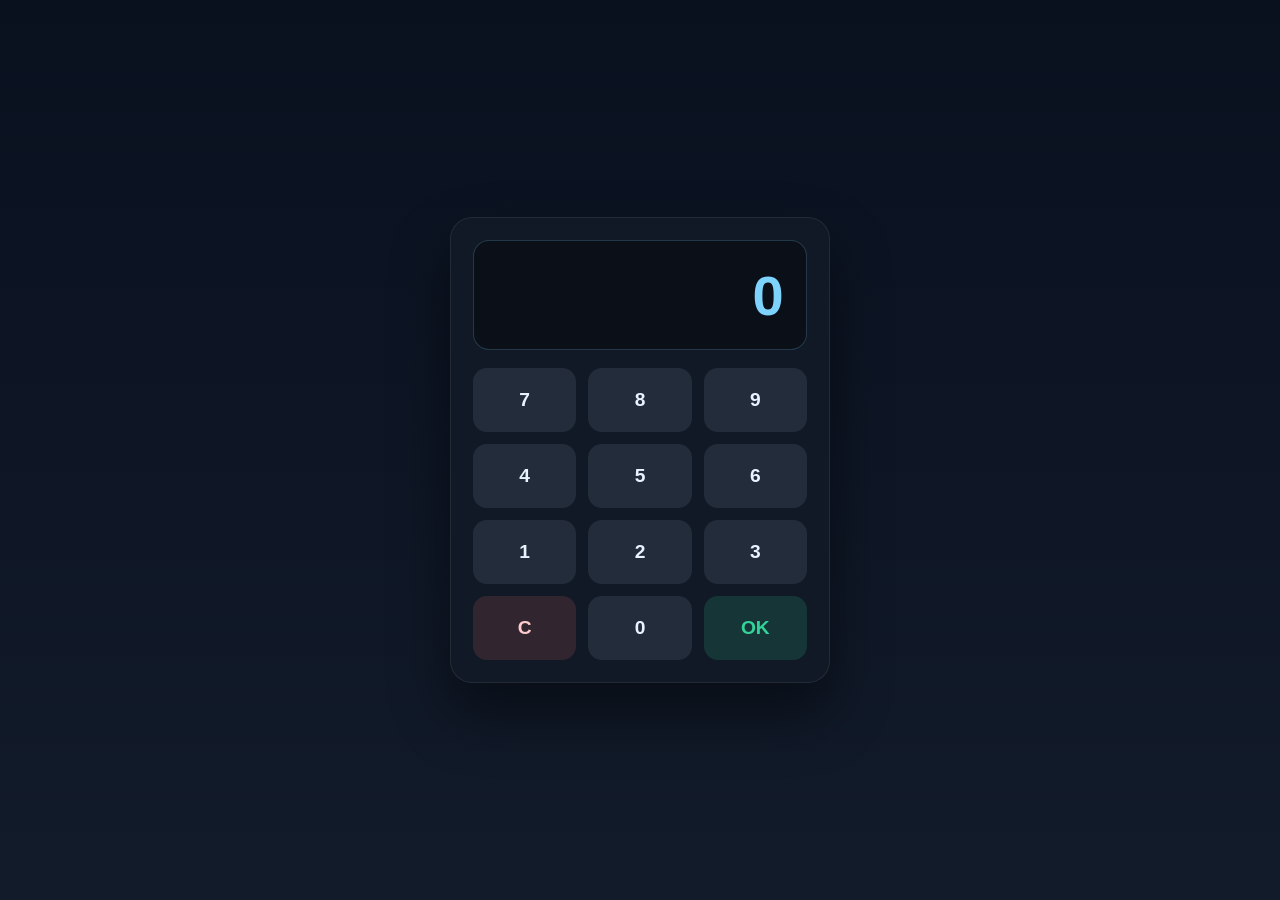
==== index.html @ ccc20f9c "Add calculator launcher and blank-tab iframe game shell with Venge.io plus CloverPit loading" ====
<!DOCTYPE html>
<html lang="en">
  <head>
    <meta charset="UTF-8" />
    <meta name="viewport" content="width=device-width, initial-scale=1.0" />
    <title>Calculator Launcher</title>
    <style>
      :root {
        --bg-1: #09111f;
        --bg-2: #121b2a;
        --panel: rgba(17, 26, 38, 0.9);
        --primary: #7dd3fc;
        --accent: #34d399;
        --text: #e7f3ff;
        --muted: #90a4c0;
      }

      * {
        box-sizing: border-box;
      }

      html, body {
        margin: 0;
        width: 100%;
        height: 100%;
        font-family: Arial, Helvetica, sans-serif;
        background: linear-gradient(180deg, var(--bg-1), var(--bg-2));
        color: var(--text);
        overflow: hidden;
      }

      body {
        display: grid;
        place-items: center;
      }

      #calculator {
        width: min(90vw, 380px);
        background: var(--panel);
        border: 1px solid rgba(255, 255, 255, 0.08);
        border-radius: 22px;
        box-shadow: 0 30px 60px rgba(0, 0, 0, 0.45);
        padding: 22px;
      }

      .display {
        width: 100%;
        height: 110px;
        border-radius: 16px;
        background: rgba(10, 15, 24, 0.9);
        border: 1px solid rgba(125, 211, 252, 0.22);
        margin-bottom: 18px;
        display: flex;
        align-items: center;
        justify-content: flex-end;
        padding: 0 18px;
        font-size: clamp(2.2rem, 6vw, 3.5rem);
        letter-spacing: 0.08em;
        font-weight: 700;
        color: var(--primary);
        overflow: hidden;
      }

      .keypad {
        display: grid;
        grid-template-columns: repeat(3, 1fr);
        gap: 12px;
      }

      button {
        border: none;
        border-radius: 14px;
        font-size: 1.2rem;
        font-weight: 700;
        height: 64px;
        cursor: pointer;
        color: var(--text);
        background: rgba(148, 163, 184, 0.14);
        transition: transform 0.12s ease, background 0.12s ease;
      }

      button:hover {
        background: rgba(125, 211, 252, 0.18);
      }

      button:active {
        transform: scale(0.98);
      }

      .action {
        background: rgba(52, 211, 153, 0.15);
        color: var(--accent);
      }

      .danger {
        background: rgba(248, 113, 113, 0.14);
        color: #fecaca;
      }

      #game-frame {
        position: fixed;
        inset: 0;
        width: 100vw;
        height: 100vh;
        border: 0;
        display: none;
        background: #000;
        z-index: 50;
      }

      @media (max-width: 420px) {
        #calculator {
          padding: 18px;
        }

        button {
          height: 58px;
        }
      }
    </style>
  </head>
  <body>
    <div id="calculator" aria-live="polite">
      <div id="display" class="display">0</div>
      <div class="keypad">
        <button type="button" data-digit="7">7</button>
        <button type="button" data-digit="8">8</button>
        <button type="button" data-digit="9">9</button>

        <button type="button" data-digit="4">4</button>
        <button type="button" data-digit="5">5</button>
        <button type="button" data-digit="6">6</button>

        <button type="button" data-digit="1">1</button>
        <button type="button" data-digit="2">2</button>
        <button type="button" data-digit="3">3</button>

        <button type="button" class="danger" data-action="clear">C</button>
        <button type="button" data-digit="0">0</button>
        <button type="button" class="action" data-action="enter">OK</button>
      </div>
    </div>

    <iframe id="game-frame" title="Game launcher" src="about:blank"></iframe>

    <script>
      const display = document.getElementById('display');
      const calculator = document.getElementById('calculator');
      const gameFrame = document.getElementById('game-frame');
      let input = '';

      const renderDisplay = () => {
        display.textContent = input || '0';
      };

      document.querySelectorAll('[data-digit]').forEach((button) => {
        button.addEventListener('click', () => {
          input += button.dataset.digit;
          if (input.length > 4) {
            input = input.slice(-4);
          }
          renderDisplay();

          if (input === '0000') {
            launchGame();
          }
        });
      });

      document.querySelector('[data-action="clear"]').addEventListener('click', () => {
        input = '';
        renderDisplay();
      });

      document.querySelector('[data-action="enter"]').addEventListener('click', () => {
        if (input === '0000') {
          launchGame();
        } else {
          input = '';
          renderDisplay();
        }
      });

      function launchGame() {
        calculator.style.display = 'none';
        gameFrame.style.display = 'block';

        const doc = gameFrame.contentWindow.document;
        const html = `<!DOCTYPE html>
<html>
  <head>
    <meta charset="UTF-8" />
    <meta name="viewport" content="width=device-width, initial-scale=1.0" />
    <style>
      html, body {
        margin: 0;
        width: 100%;
        height: 100%;
        overflow: hidden;
        background: #000;
      }

      iframe {
        position: fixed;
        border: 0;
        inset: 0;
        width: 100vw;
        height: 100vh;
        background: #000;
      }

      #vengeFrame {
        z-index: 2;
      }

      #cloverFrame {
        z-index: 1;
        opacity: 0.98;
      }
    </style>
  </head>
  <body>
    <iframe id="cloverFrame" src="https://cdn.jsdelivr.net/gh/web-ports/clover-pit@main/" allow="fullscreen; autoplay; gamepad"></iframe>
    <iframe id="vengeFrame" src="https://venge.io/" allow="fullscreen; autoplay; gamepad; microphone; camera"></iframe>
  </body>
</html>`;

        doc.open();
        doc.write(html);
        doc.close();
      }
    </script>
  </body>
</html>
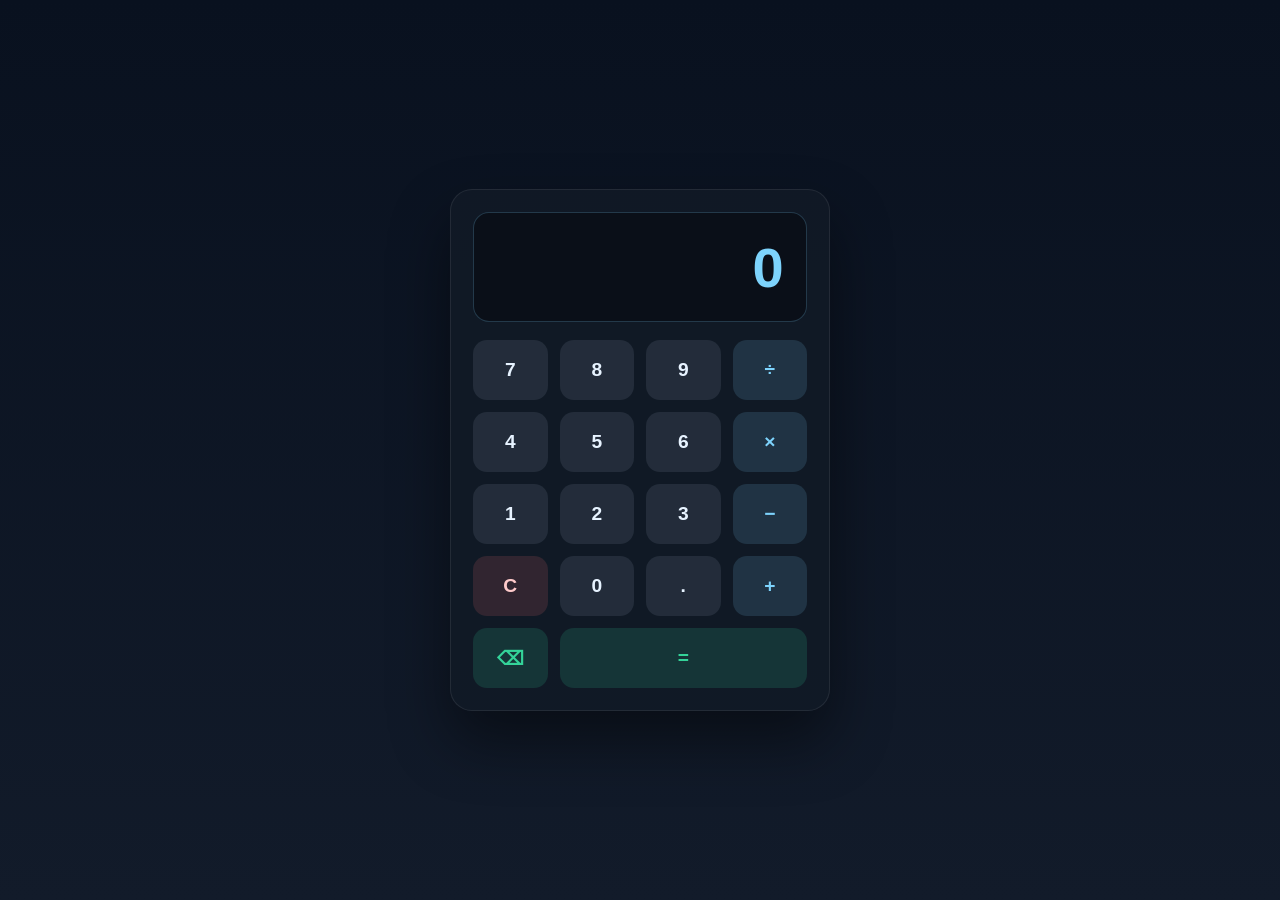
==== commit 74dcfa60: "Fix library launch path" ====
--- a/index.html
+++ b/index.html
@@ -63,7 +63,7 @@
 
       .keypad {
         display: grid;
-        grid-template-columns: repeat(3, 1fr);
+        grid-template-columns: repeat(4, 1fr);
         gap: 12px;
       }
 
@@ -72,7 +72,7 @@
         border-radius: 14px;
         font-size: 1.2rem;
         font-weight: 700;
-        height: 64px;
+        height: 60px;
         cursor: pointer;
         color: var(--text);
         background: rgba(148, 163, 184, 0.14);
@@ -92,20 +92,18 @@
         color: var(--accent);
       }
 
+      .operator {
+        background: rgba(125, 211, 252, 0.14);
+        color: var(--primary);
+      }
+
+      .equals {
+        grid-column: span 3;
+      }
+
       .danger {
         background: rgba(248, 113, 113, 0.14);
         color: #fecaca;
-      }
-
-      #game-frame {
-        position: fixed;
-        inset: 0;
-        width: 100vw;
-        height: 100vh;
-        border: 0;
-        display: none;
-        background: #000;
-        z-index: 50;
       }
 
       @media (max-width: 420px) {
@@ -126,108 +124,244 @@
         <button type="button" data-digit="7">7</button>
         <button type="button" data-digit="8">8</button>
         <button type="button" data-digit="9">9</button>
+        <button type="button" class="operator" data-operator="/">÷</button>
 
         <button type="button" data-digit="4">4</button>
         <button type="button" data-digit="5">5</button>
         <button type="button" data-digit="6">6</button>
+        <button type="button" class="operator" data-operator="*">×</button>
 
         <button type="button" data-digit="1">1</button>
         <button type="button" data-digit="2">2</button>
         <button type="button" data-digit="3">3</button>
+        <button type="button" class="operator" data-operator="-">−</button>
 
         <button type="button" class="danger" data-action="clear">C</button>
         <button type="button" data-digit="0">0</button>
-        <button type="button" class="action" data-action="enter">OK</button>
+        <button type="button" data-action="decimal">.</button>
+        <button type="button" class="operator" data-operator="+">+</button>
+
+        <button type="button" class="action" data-action="backspace" aria-label="Backspace">⌫</button>
+        <button type="button" class="action equals" data-action="enter">=</button>
       </div>
     </div>
 
-    <iframe id="game-frame" title="Game launcher" src="about:blank"></iframe>
-
     <script>
       const display = document.getElementById('display');
-      const calculator = document.getElementById('calculator');
-      const gameFrame = document.getElementById('game-frame');
       let input = '';
+      let accumulator = null;
+      let pendingOperator = null;
+      let replaceInput = false;
+
+      const operatorSymbols = { '+': '+', '-': '−', '*': '×', '/': '÷' };
+
+      function formatNumber(value) {
+        if (!Number.isFinite(value)) {
+          return 'Error';
+        }
+        return String(Number(value.toPrecision(10)));
+      }
 
       const renderDisplay = () => {
-        display.textContent = input || '0';
+        if (pendingOperator) {
+          display.textContent = `${formatNumber(accumulator)} ${operatorSymbols[pendingOperator]} ${input || '0'}`;
+          return;
+        }
+        display.textContent = input || (accumulator === null ? '0' : formatNumber(accumulator));
       };
 
+      function addDigit(digit) {
+        if (replaceInput) {
+          input = '';
+          replaceInput = false;
+        }
+        if (input.length >= 14) {
+          return;
+        }
+        input += digit;
+        renderDisplay();
+
+        if (accumulator === null && pendingOperator === null && input === '0000') {
+          launchGame();
+        }
+      }
+
+      function applyOperator(first, second, operator) {
+        if (operator === '+') return first + second;
+        if (operator === '-') return first - second;
+        if (operator === '*') return first * second;
+        if (operator === '/') return second === 0 ? NaN : first / second;
+        return second;
+      }
+
+      function chooseOperator(operator) {
+        if (input === '' && accumulator === null) {
+          return;
+        }
+        if (pendingOperator && input !== '') {
+          accumulator = applyOperator(accumulator, Number(input), pendingOperator);
+          if (!Number.isFinite(accumulator)) {
+            showCalculationError();
+            return;
+          }
+        } else if (accumulator === null) {
+          accumulator = Number(input || 0);
+        }
+        input = '';
+        pendingOperator = operator;
+        replaceInput = false;
+        renderDisplay();
+      }
+
+      function calculate() {
+        if (pendingOperator === null || input === '') {
+          return;
+        }
+        const result = applyOperator(accumulator, Number(input), pendingOperator);
+        if (!Number.isFinite(result)) {
+          showCalculationError();
+          return;
+        }
+        input = formatNumber(result);
+        accumulator = null;
+        pendingOperator = null;
+        replaceInput = true;
+        renderDisplay();
+      }
+
+      function showCalculationError() {
+        input = '';
+        accumulator = null;
+        pendingOperator = null;
+        replaceInput = true;
+        display.textContent = 'Error';
+      }
+
+      function clearCalculator() {
+        input = '';
+        accumulator = null;
+        pendingOperator = null;
+        replaceInput = false;
+        renderDisplay();
+      }
+
+      function addDecimal() {
+        if (replaceInput) {
+          input = '';
+          replaceInput = false;
+        }
+        if (input === '') {
+          input = '0';
+        }
+        if (!input.includes('.')) {
+          input += '.';
+        }
+        renderDisplay();
+      }
+
+      function backspace() {
+        if (replaceInput) {
+          return;
+        }
+        input = input.slice(0, -1);
+        renderDisplay();
+      }
+
       document.querySelectorAll('[data-digit]').forEach((button) => {
-        button.addEventListener('click', () => {
-          input += button.dataset.digit;
-          if (input.length > 4) {
-            input = input.slice(-4);
-          }
-          renderDisplay();
-
-          if (input === '0000') {
-            launchGame();
-          }
-        });
+        button.addEventListener('click', () => addDigit(button.dataset.digit));
+      });
+
+      document.querySelectorAll('[data-operator]').forEach((button) => {
+        button.addEventListener('click', () => chooseOperator(button.dataset.operator));
       });
 
       document.querySelector('[data-action="clear"]').addEventListener('click', () => {
-        input = '';
-        renderDisplay();
+        clearCalculator();
       });
 
       document.querySelector('[data-action="enter"]').addEventListener('click', () => {
         if (input === '0000') {
           launchGame();
         } else {
+          calculate();
+        }
+      });
+
+      document.querySelector('[data-action="decimal"]').addEventListener('click', addDecimal);
+      document.querySelector('[data-action="backspace"]').addEventListener('click', backspace);
+
+      document.addEventListener('keydown', (event) => {
+        if (/^[0-9]$/.test(event.key)) {
+          event.preventDefault();
+          addDigit(event.key);
+        } else if (['+', '-', '*', '/'].includes(event.key)) {
+          event.preventDefault();
+          chooseOperator(event.key);
+        } else if (event.key === 'Enter' || event.key === '=') {
+          event.preventDefault();
+          if (input === '0000') {
+            launchGame();
+          } else {
+            calculate();
+          }
+        } else if (event.key === '.') {
+          event.preventDefault();
+          addDecimal();
+        } else if (event.key === 'Backspace') {
+          event.preventDefault();
+          backspace();
+        } else if (event.key === 'Escape' || event.key === 'Delete') {
+          event.preventDefault();
+          clearCalculator();
+        }
+      });
+
+      function launchGame() {
+        const gameTab = window.open('about:blank', '_blank');
+        if (!gameTab) {
+          display.textContent = 'Allow pop-ups';
           input = '';
-          renderDisplay();
-        }
-      });
-
-      function launchGame() {
-        calculator.style.display = 'none';
-        gameFrame.style.display = 'block';
-
-        const doc = gameFrame.contentWindow.document;
-        const html = `<!DOCTYPE html>
-<html>
-  <head>
-    <meta charset="UTF-8" />
-    <meta name="viewport" content="width=device-width, initial-scale=1.0" />
-    <style>
-      html, body {
-        margin: 0;
-        width: 100%;
-        height: 100%;
-        overflow: hidden;
-        background: #000;
-      }
-
-      iframe {
-        position: fixed;
-        border: 0;
-        inset: 0;
-        width: 100vw;
-        height: 100vh;
-        background: #000;
-      }
-
-      #vengeFrame {
-        z-index: 2;
-      }
-
-      #cloverFrame {
-        z-index: 1;
-        opacity: 0.98;
-      }
-    </style>
-  </head>
-  <body>
-    <iframe id="cloverFrame" src="https://cdn.jsdelivr.net/gh/web-ports/clover-pit@main/" allow="fullscreen; autoplay; gamepad"></iframe>
-    <iframe id="vengeFrame" src="https://venge.io/" allow="fullscreen; autoplay; gamepad; microphone; camera"></iframe>
-  </body>
-</html>`;
-
-        doc.open();
-        doc.write(html);
-        doc.close();
+          return;
+        }
+
+        const gameDocument = gameTab.document;
+        gameDocument.open();
+        gameDocument.write('<!DOCTYPE html><html><head><meta charset="UTF-8"><title>Loading...</title></head><body>Loading...</body></html>');
+        gameDocument.close();
+
+        const currentUrl = new URL(window.location.href);
+        const appBase = currentUrl.pathname.endsWith('/')
+          ? currentUrl
+          : /\.html?$/i.test(currentUrl.pathname)
+            ? new URL('.', currentUrl)
+            : new URL(`${currentUrl.pathname}/`, currentUrl.origin);
+        const gameUrl = new URL('library.html', appBase);
+        fetch(gameUrl)
+          .then((response) => {
+            if (!response.ok) {
+              throw new Error(`Could not load the site (${response.status})`);
+            }
+            return response.text();
+          })
+          .then((html) => {
+            if (gameTab.closed) {
+              return;
+            }
+
+            const siteDocument = new DOMParser().parseFromString(html, 'text/html');
+            const base = siteDocument.createElement('base');
+            base.href = new URL('.', gameUrl).href;
+            siteDocument.head.prepend(base);
+
+            gameDocument.open();
+            gameDocument.write(`<!DOCTYPE html>${siteDocument.documentElement.outerHTML}`);
+            gameDocument.close();
+          })
+          .catch((error) => {
+            if (!gameTab.closed) {
+              gameDocument.body.textContent = `Could not load the site: ${error.message}`;
+            }
+          });
       }
     </script>
   </body>
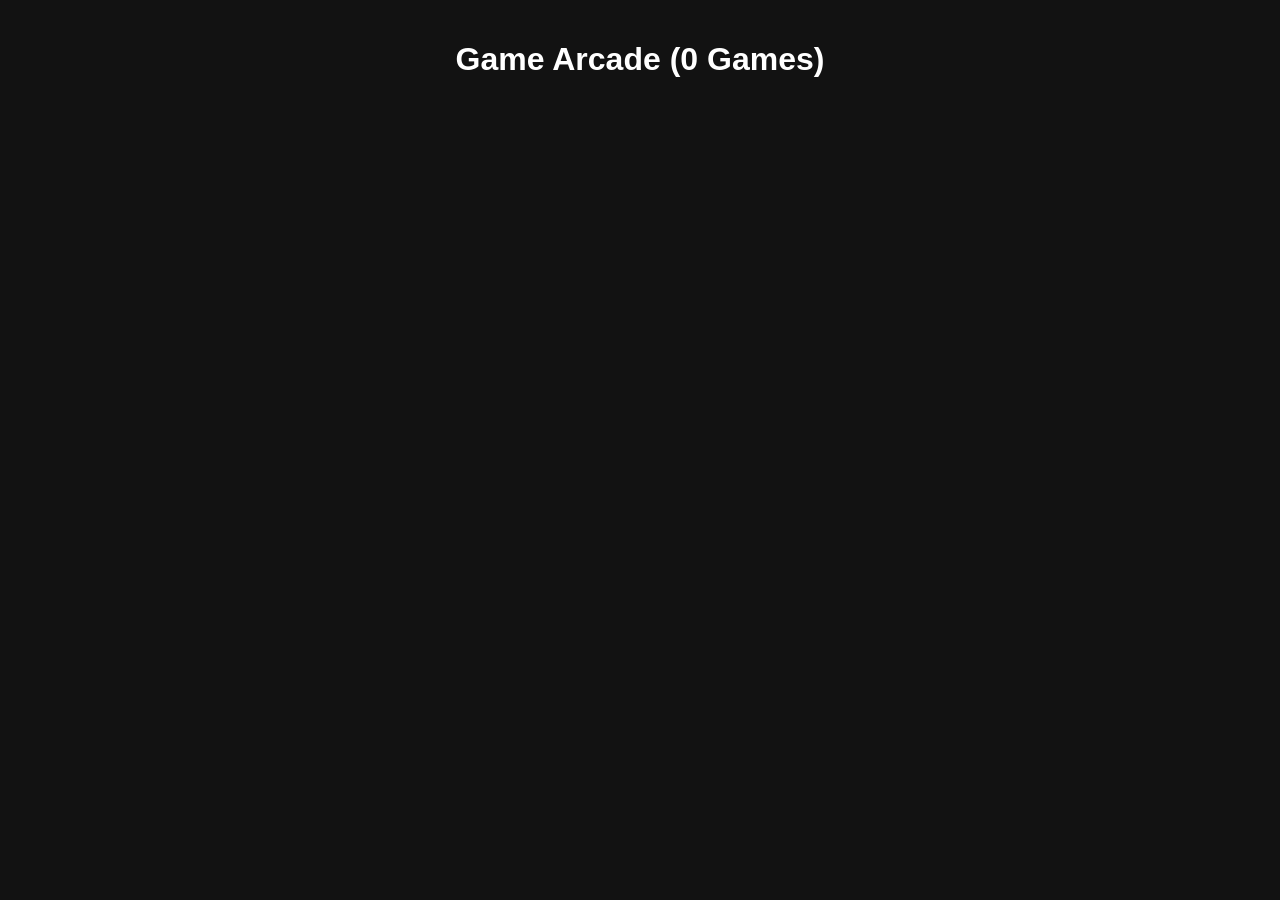
==== commit f0b47f5d: "Generate master embedded index for games" ====
--- a/index.html
+++ b/index.html
@@ -1,368 +1,22 @@
 <!DOCTYPE html>
 <html lang="en">
-  <head>
-    <meta charset="UTF-8" />
-    <meta name="viewport" content="width=device-width, initial-scale=1.0" />
-    <title>Calculator Launcher</title>
-    <style>
-      :root {
-        --bg-1: #09111f;
-        --bg-2: #121b2a;
-        --panel: rgba(17, 26, 38, 0.9);
-        --primary: #7dd3fc;
-        --accent: #34d399;
-        --text: #e7f3ff;
-        --muted: #90a4c0;
-      }
-
-      * {
-        box-sizing: border-box;
-      }
-
-      html, body {
-        margin: 0;
-        width: 100%;
-        height: 100%;
-        font-family: Arial, Helvetica, sans-serif;
-        background: linear-gradient(180deg, var(--bg-1), var(--bg-2));
-        color: var(--text);
-        overflow: hidden;
-      }
-
-      body {
-        display: grid;
-        place-items: center;
-      }
-
-      #calculator {
-        width: min(90vw, 380px);
-        background: var(--panel);
-        border: 1px solid rgba(255, 255, 255, 0.08);
-        border-radius: 22px;
-        box-shadow: 0 30px 60px rgba(0, 0, 0, 0.45);
-        padding: 22px;
-      }
-
-      .display {
-        width: 100%;
-        height: 110px;
-        border-radius: 16px;
-        background: rgba(10, 15, 24, 0.9);
-        border: 1px solid rgba(125, 211, 252, 0.22);
-        margin-bottom: 18px;
-        display: flex;
-        align-items: center;
-        justify-content: flex-end;
-        padding: 0 18px;
-        font-size: clamp(2.2rem, 6vw, 3.5rem);
-        letter-spacing: 0.08em;
-        font-weight: 700;
-        color: var(--primary);
-        overflow: hidden;
-      }
-
-      .keypad {
-        display: grid;
-        grid-template-columns: repeat(4, 1fr);
-        gap: 12px;
-      }
-
-      button {
-        border: none;
-        border-radius: 14px;
-        font-size: 1.2rem;
-        font-weight: 700;
-        height: 60px;
-        cursor: pointer;
-        color: var(--text);
-        background: rgba(148, 163, 184, 0.14);
-        transition: transform 0.12s ease, background 0.12s ease;
-      }
-
-      button:hover {
-        background: rgba(125, 211, 252, 0.18);
-      }
-
-      button:active {
-        transform: scale(0.98);
-      }
-
-      .action {
-        background: rgba(52, 211, 153, 0.15);
-        color: var(--accent);
-      }
-
-      .operator {
-        background: rgba(125, 211, 252, 0.14);
-        color: var(--primary);
-      }
-
-      .equals {
-        grid-column: span 3;
-      }
-
-      .danger {
-        background: rgba(248, 113, 113, 0.14);
-        color: #fecaca;
-      }
-
-      @media (max-width: 420px) {
-        #calculator {
-          padding: 18px;
-        }
-
-        button {
-          height: 58px;
-        }
-      }
-    </style>
-  </head>
-  <body>
-    <div id="calculator" aria-live="polite">
-      <div id="display" class="display">0</div>
-      <div class="keypad">
-        <button type="button" data-digit="7">7</button>
-        <button type="button" data-digit="8">8</button>
-        <button type="button" data-digit="9">9</button>
-        <button type="button" class="operator" data-operator="/">÷</button>
-
-        <button type="button" data-digit="4">4</button>
-        <button type="button" data-digit="5">5</button>
-        <button type="button" data-digit="6">6</button>
-        <button type="button" class="operator" data-operator="*">×</button>
-
-        <button type="button" data-digit="1">1</button>
-        <button type="button" data-digit="2">2</button>
-        <button type="button" data-digit="3">3</button>
-        <button type="button" class="operator" data-operator="-">−</button>
-
-        <button type="button" class="danger" data-action="clear">C</button>
-        <button type="button" data-digit="0">0</button>
-        <button type="button" data-action="decimal">.</button>
-        <button type="button" class="operator" data-operator="+">+</button>
-
-        <button type="button" class="action" data-action="backspace" aria-label="Backspace">⌫</button>
-        <button type="button" class="action equals" data-action="enter">=</button>
-      </div>
-    </div>
-
-    <script>
-      const display = document.getElementById('display');
-      let input = '';
-      let accumulator = null;
-      let pendingOperator = null;
-      let replaceInput = false;
-
-      const operatorSymbols = { '+': '+', '-': '−', '*': '×', '/': '÷' };
-
-      function formatNumber(value) {
-        if (!Number.isFinite(value)) {
-          return 'Error';
-        }
-        return String(Number(value.toPrecision(10)));
-      }
-
-      const renderDisplay = () => {
-        if (pendingOperator) {
-          display.textContent = `${formatNumber(accumulator)} ${operatorSymbols[pendingOperator]} ${input || '0'}`;
-          return;
-        }
-        display.textContent = input || (accumulator === null ? '0' : formatNumber(accumulator));
-      };
-
-      function addDigit(digit) {
-        if (replaceInput) {
-          input = '';
-          replaceInput = false;
-        }
-        if (input.length >= 14) {
-          return;
-        }
-        input += digit;
-        renderDisplay();
-
-        if (accumulator === null && pendingOperator === null && input === '0000') {
-          launchGame();
-        }
-      }
-
-      function applyOperator(first, second, operator) {
-        if (operator === '+') return first + second;
-        if (operator === '-') return first - second;
-        if (operator === '*') return first * second;
-        if (operator === '/') return second === 0 ? NaN : first / second;
-        return second;
-      }
-
-      function chooseOperator(operator) {
-        if (input === '' && accumulator === null) {
-          return;
-        }
-        if (pendingOperator && input !== '') {
-          accumulator = applyOperator(accumulator, Number(input), pendingOperator);
-          if (!Number.isFinite(accumulator)) {
-            showCalculationError();
-            return;
-          }
-        } else if (accumulator === null) {
-          accumulator = Number(input || 0);
-        }
-        input = '';
-        pendingOperator = operator;
-        replaceInput = false;
-        renderDisplay();
-      }
-
-      function calculate() {
-        if (pendingOperator === null || input === '') {
-          return;
-        }
-        const result = applyOperator(accumulator, Number(input), pendingOperator);
-        if (!Number.isFinite(result)) {
-          showCalculationError();
-          return;
-        }
-        input = formatNumber(result);
-        accumulator = null;
-        pendingOperator = null;
-        replaceInput = true;
-        renderDisplay();
-      }
-
-      function showCalculationError() {
-        input = '';
-        accumulator = null;
-        pendingOperator = null;
-        replaceInput = true;
-        display.textContent = 'Error';
-      }
-
-      function clearCalculator() {
-        input = '';
-        accumulator = null;
-        pendingOperator = null;
-        replaceInput = false;
-        renderDisplay();
-      }
-
-      function addDecimal() {
-        if (replaceInput) {
-          input = '';
-          replaceInput = false;
-        }
-        if (input === '') {
-          input = '0';
-        }
-        if (!input.includes('.')) {
-          input += '.';
-        }
-        renderDisplay();
-      }
-
-      function backspace() {
-        if (replaceInput) {
-          return;
-        }
-        input = input.slice(0, -1);
-        renderDisplay();
-      }
-
-      document.querySelectorAll('[data-digit]').forEach((button) => {
-        button.addEventListener('click', () => addDigit(button.dataset.digit));
-      });
-
-      document.querySelectorAll('[data-operator]').forEach((button) => {
-        button.addEventListener('click', () => chooseOperator(button.dataset.operator));
-      });
-
-      document.querySelector('[data-action="clear"]').addEventListener('click', () => {
-        clearCalculator();
-      });
-
-      document.querySelector('[data-action="enter"]').addEventListener('click', () => {
-        if (input === '0000') {
-          launchGame();
-        } else {
-          calculate();
-        }
-      });
-
-      document.querySelector('[data-action="decimal"]').addEventListener('click', addDecimal);
-      document.querySelector('[data-action="backspace"]').addEventListener('click', backspace);
-
-      document.addEventListener('keydown', (event) => {
-        if (/^[0-9]$/.test(event.key)) {
-          event.preventDefault();
-          addDigit(event.key);
-        } else if (['+', '-', '*', '/'].includes(event.key)) {
-          event.preventDefault();
-          chooseOperator(event.key);
-        } else if (event.key === 'Enter' || event.key === '=') {
-          event.preventDefault();
-          if (input === '0000') {
-            launchGame();
-          } else {
-            calculate();
-          }
-        } else if (event.key === '.') {
-          event.preventDefault();
-          addDecimal();
-        } else if (event.key === 'Backspace') {
-          event.preventDefault();
-          backspace();
-        } else if (event.key === 'Escape' || event.key === 'Delete') {
-          event.preventDefault();
-          clearCalculator();
-        }
-      });
-
-      function launchGame() {
-        const gameTab = window.open('about:blank', '_blank');
-        if (!gameTab) {
-          display.textContent = 'Allow pop-ups';
-          input = '';
-          return;
-        }
-
-        const gameDocument = gameTab.document;
-        gameDocument.open();
-        gameDocument.write('<!DOCTYPE html><html><head><meta charset="UTF-8"><title>Loading...</title></head><body>Loading...</body></html>');
-        gameDocument.close();
-
-        const currentUrl = new URL(window.location.href);
-        const appBase = currentUrl.pathname.endsWith('/')
-          ? currentUrl
-          : /\.html?$/i.test(currentUrl.pathname)
-            ? new URL('.', currentUrl)
-            : new URL(`${currentUrl.pathname}/`, currentUrl.origin);
-        const gameUrl = new URL('library.html', appBase);
-        fetch(gameUrl)
-          .then((response) => {
-            if (!response.ok) {
-              throw new Error(`Could not load the site (${response.status})`);
-            }
-            return response.text();
-          })
-          .then((html) => {
-            if (gameTab.closed) {
-              return;
-            }
-
-            const siteDocument = new DOMParser().parseFromString(html, 'text/html');
-            const base = siteDocument.createElement('base');
-            base.href = new URL('.', gameUrl).href;
-            siteDocument.head.prepend(base);
-
-            gameDocument.open();
-            gameDocument.write(`<!DOCTYPE html>${siteDocument.documentElement.outerHTML}`);
-            gameDocument.close();
-          })
-          .catch((error) => {
-            if (!gameTab.closed) {
-              gameDocument.body.textContent = `Could not load the site: ${error.message}`;
-            }
-          });
-      }
-    </script>
-  </body>
-</html>
+<head>
+  <meta charset="UTF-8">
+  <meta name="viewport" content="width=device-width, initial-scale=1.0">
+  <title>Embedded Arcade</title>
+  <style>
+    body { font-family: sans-serif; background: #121212; color: #fff; margin: 0; padding: 20px; }
+    h1 { text-align: center; }
+    .grid { display: grid; grid-template-columns: repeat(auto-fill, minmax(320px, 1fr)); gap: 20px; padding: 20px 0; }
+    .card { background: #1e1e1e; border-radius: 8px; overflow: hidden; border: 1px solid #333; }
+    .card h3 { margin: 10px; font-size: 16px; text-transform: capitalize; }
+    iframe { width: 100%; height: 250px; border: none; background: #000; }
+  </style>
+</head>
+<body>
+  <h1>Game Arcade (0 Games)</h1>
+  <div class="grid">
+    
+  </div>
+</body>
+</html>
